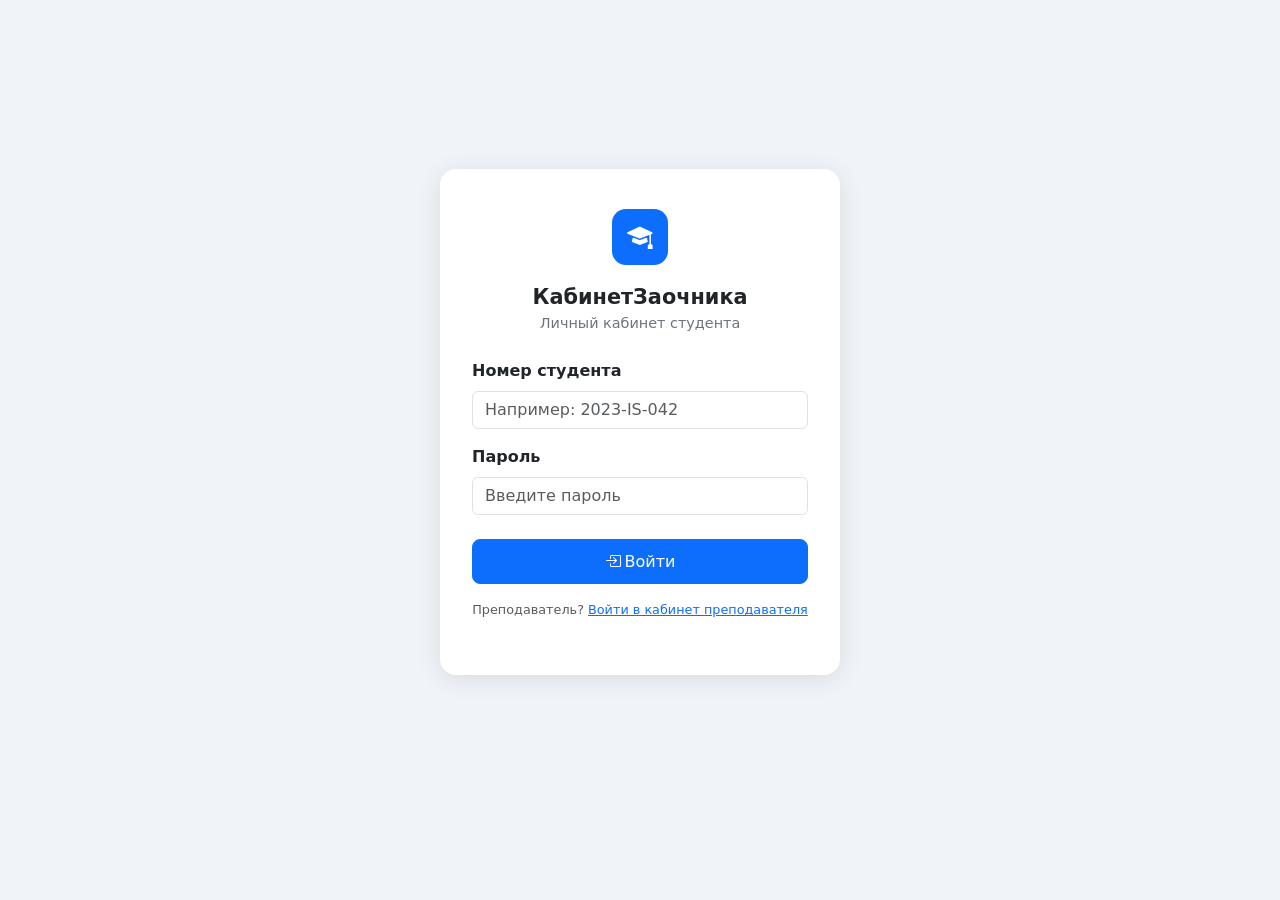
==== static/index.html @ 54f5f869 "feat: add /student route and fix inter-page links to use clean URLs" ====
<!doctype html>
<html lang="ru">
    <head>
        <meta charset="UTF-8" />
        <meta name="viewport" content="width=device-width, initial-scale=1.0" />
        <title>Кабинет студента</title>
        <link rel="manifest" href="/static/manifest.json">
        <link rel="apple-touch-icon" href="/static/icons/android-chrome-192x192.png">
        <meta name="theme-color" content="#0d6efd">
        <meta name="apple-mobile-web-app-capable" content="yes">
        <meta name="apple-mobile-web-app-status-bar-style" content="default">
        <meta name="apple-mobile-web-app-title" content="Кабинет">
        <link href="https://cdn.jsdelivr.net/npm/bootstrap@5.3.2/dist/css/bootstrap.min.css" rel="stylesheet" />
        <link rel="stylesheet" href="https://cdn.jsdelivr.net/npm/bootstrap-icons@1.11.3/font/bootstrap-icons.min.css" />
        <style>
            :root {
                --brand: #0d6efd;
                --brand-dark: #0a58ca;
            }
            body { background: #f0f4f8; min-height: 100vh; }

            /* Navbar */
            .app-navbar {
                background: var(--brand);
                padding: 0 1rem;
                height: 56px;
                display: flex;
                align-items: center;
                justify-content: space-between;
                box-shadow: 0 2px 8px rgba(0,0,0,.15);
            }
            .app-navbar .brand {
                color: #fff;
                font-weight: 700;
                font-size: 1.1rem;
                text-decoration: none;
                display: flex;
                align-items: center;
                gap: 8px;
            }
            .app-navbar .brand i { font-size: 1.3rem; }
            .app-navbar .nav-actions { display: flex; gap: 8px; align-items: center; }

            /* Login */
            .login-wrapper {
                min-height: calc(100vh - 56px);
                display: flex;
                align-items: center;
                justify-content: center;
                padding: 2rem 1rem;
            }
            .login-card {
                background: #fff;
                border-radius: 16px;
                box-shadow: 0 4px 24px rgba(0,0,0,.10);
                padding: 2.5rem 2rem;
                width: 100%;
                max-width: 400px;
            }
            .login-card .login-icon {
                width: 56px; height: 56px;
                background: var(--brand);
                border-radius: 14px;
                display: flex; align-items: center; justify-content: center;
                margin: 0 auto 1.25rem;
            }
            .login-card .login-icon i { color: #fff; font-size: 1.6rem; }
            .login-card h2 { text-align: center; font-size: 1.3rem; font-weight: 700; margin-bottom: .25rem; }
            .login-card .login-sub { text-align: center; color: #6c757d; font-size: .9rem; margin-bottom: 1.5rem; }

            /* Status badges */
            .status-badge {
                font-size: 0.8em;
                padding: 0.2em 0.55em;
                border-radius: 0.25rem;
                margin-left: 6px;
                vertical-align: middle;
                font-weight: 500;
            }
            .status-submitted  { background: #e9ecef; color: #495057; }
            .status-in_review  { background: #fff3cd; color: #856404; }
            .status-approved   { background: #d1e7dd; color: #0a3622; }
            .status-rejected   { background: #f8d7da; color: #58151c; }

            /* Cards */
            .assignment-card {
                border: none;
                border-radius: 12px;
                box-shadow: 0 1px 6px rgba(0,0,0,.07);
                margin-bottom: 1rem;
                transition: box-shadow .15s;
            }
            .assignment-card:hover { box-shadow: 0 3px 12px rgba(0,0,0,.12); }
            .assignment-card .subject-label {
                font-size: .8rem;
                font-weight: 600;
                letter-spacing: .04em;
                text-transform: uppercase;
                color: var(--brand);
                margin-bottom: 2px;
            }
            .assignment-card .teacher-label { color: #6c757d; font-size: .85rem; margin-bottom: .5rem; }

            .review-block {
                background: #fff5f5;
                border-left: 3px solid #dc3545;
                padding: 0.6rem 0.75rem;
                margin-top: 0.75rem;
                font-size: 0.9em;
                border-radius: 0 6px 6px 0;
            }

            /* Quick-links */
            .quick-links .btn {
                border-radius: 8px;
                font-size: .85rem;
                padding: .4rem .75rem;
            }

            /* Table */
            .table { border-radius: 10px; overflow: hidden; }
            .section-title {
                font-size: 1rem;
                font-weight: 700;
                text-transform: uppercase;
                letter-spacing: .06em;
                color: #495057;
                margin: 2rem 0 1rem;
            }

            /* Toast */
            .toast-container { z-index: 9999; }
        </style>
    </head>
    <body>

        <!-- Navbar (hidden until logged in) -->
        <nav class="app-navbar" id="app-navbar" style="display:none">
            <a href="#" class="brand">
                <i class="bi bi-mortarboard-fill"></i>
                КабинетЗаочника
            </a>
            <div class="nav-actions">
                <button class="btn btn-sm btn-light" data-bs-toggle="modal" data-bs-target="#changePasswordModal">
                    <i class="bi bi-key me-1"></i>Пароль
                </button>
                <button id="logout-btn" class="btn btn-sm btn-outline-light">
                    <i class="bi bi-box-arrow-right me-1"></i>Выйти
                </button>
            </div>
        </nav>

        <!-- Login -->
        <div id="login-section" class="login-wrapper">
            <div class="login-card">
                <div class="login-icon"><i class="bi bi-mortarboard-fill"></i></div>
                <h2>КабинетЗаочника</h2>
                <p class="login-sub">Личный кабинет студента</p>
                <div id="login-error" class="alert alert-danger d-none py-2"></div>
                <form id="login-form">
                    <div class="mb-3">
                        <label class="form-label fw-semibold">Номер студента</label>
                        <input type="text" id="student-id" class="form-control" placeholder="Например: 2023-IS-042" required />
                    </div>
                    <div class="mb-4">
                        <label class="form-label fw-semibold">Пароль</label>
                        <input type="password" id="password" class="form-control" placeholder="Введите пароль" required />
                    </div>
                    <button type="submit" class="btn btn-primary w-100" style="border-radius:8px;padding:.6rem">
                        <i class="bi bi-box-arrow-in-right me-1"></i>Войти
                    </button>
                </form>
                <p class="text-center text-muted mt-3" style="font-size:.8rem">
                    Преподаватель? <a href="/teacher">Войти в кабинет преподавателя</a>
                </p>
            </div>
        </div>

        <!-- Main -->
        <div id="main-section" style="display:none">
            <div class="container py-4">
                <div class="d-flex align-items-center gap-2 mb-1">
                    <span class="text-muted" style="font-size:.9rem"><i class="bi bi-person-circle me-1"></i><span id="student-name"></span></span>
                </div>

                <!-- Quick links -->
                <div class="quick-links d-flex flex-wrap gap-2 mb-4">
                    <a href="https://www.politex.mogilev.by/zaochnik/raspisanie-zanyatiy-818" class="btn btn-outline-primary btn-sm" target="_blank" rel="noopener">
                        <i class="bi bi-calendar2-week me-1"></i>Расписание
                    </a>
                    <a href="https://www.politex.mogilev.by/zaochnik/uchebnye-materialy-282" class="btn btn-outline-warning btn-sm" target="_blank" rel="noopener">
                        <i class="bi bi-book me-1"></i>Материалы
                    </a>
                    <a href="https://www.politex.mogilev.by/uchebnye-grafiki-126" class="btn btn-outline-success btn-sm" target="_blank" rel="noopener">
                        <i class="bi bi-graph-up me-1"></i>Учебные графики
                    </a>
                    <a href="https://www.politex.mogilev.by/zaochnik/raspisanie-konsultaciy-2099" class="btn btn-outline-info btn-sm" target="_blank" rel="noopener">
                        <i class="bi bi-person-video3 me-1"></i>Консультации
                    </a>
                    <a href="https://www.politex.mogilev.by/node/2026" class="btn btn-outline-danger btn-sm" target="_blank" rel="noopener">
                        <i class="bi bi-cash-coin me-1"></i>Оплата
                    </a>
                    <a href="https://www.politex.mogilev.by/" class="btn btn-outline-secondary btn-sm" target="_blank" rel="noopener">
                        <i class="bi bi-house-door me-1"></i>Сайт колледжа
                    </a>
                </div>

                <p class="section-title"><i class="bi bi-journal-text me-2"></i>Задания</p>
                <div id="assignments"></div>

                <p class="section-title"><i class="bi bi-bar-chart-line me-2"></i>Успеваемость</p>
                <div class="table-responsive">
                    <table class="table table-bordered table-hover bg-white">
                        <thead class="table-light">
                            <tr>
                                <th>Предмет</th>
                                <th>Оценка</th>
                                <th>Статус</th>
                                <th>Дата</th>
                            </tr>
                        </thead>
                        <tbody id="grades"></tbody>
                    </table>
                </div>
            </div>
        </div>

        <!-- Toast -->
        <div class="toast-container position-fixed bottom-0 end-0 p-3">
            <div id="app-toast" class="toast align-items-center border-0" role="alert">
                <div class="d-flex">
                    <div class="toast-body" id="app-toast-body"></div>
                    <button type="button" class="btn-close btn-close-white me-2 m-auto" data-bs-dismiss="toast"></button>
                </div>
            </div>
        </div>

        <!-- Модальное окно: смена пароля -->
        <div class="modal fade" id="changePasswordModal" tabindex="-1">
            <div class="modal-dialog">
                <div class="modal-content">
                    <div class="modal-header">
                        <h5 class="modal-title">Сменить пароль</h5>
                        <button type="button" class="btn-close" data-bs-dismiss="modal"></button>
                    </div>
                    <div class="modal-body">
                        <div id="change-password-alert" class="alert d-none"></div>
                        <form id="change-password-form">
                            <div class="mb-3">
                                <label class="form-label">Текущий пароль</label>
                                <input type="password" id="cp-old" class="form-control" required>
                            </div>
                            <div class="mb-3">
                                <label class="form-label">Новый пароль</label>
                                <input type="password" id="cp-new" class="form-control" minlength="8" required>
                                <div class="form-text">Минимум 8 символов</div>
                            </div>
                            <div class="mb-3">
                                <label class="form-label">Повторите новый пароль</label>
                                <input type="password" id="cp-confirm" class="form-control" required>
                            </div>
                        </form>
                    </div>
                    <div class="modal-footer">
                        <button type="button" class="btn btn-secondary" data-bs-dismiss="modal">Отмена</button>
                        <button type="button" class="btn btn-primary" id="cp-submit-btn">Сохранить</button>
                    </div>
                </div>
            </div>
        </div>

        <script src="https://cdn.jsdelivr.net/npm/bootstrap@5.3.2/dist/js/bootstrap.bundle.min.js"></script>
        <script>
            if ('serviceWorker' in navigator) {
                navigator.serviceWorker.register('/sw.js');
            }

            async function updateBadge() {
                const token = localStorage.getItem('student_token');
                if (!token) return;
                try {
                    const res = await fetch('/api/badge', { headers: { 'Authorization': `Bearer ${token}` } });
                    if (!res.ok) return;
                    const { count } = await res.json();
                    if ('setAppBadge' in navigator) {
                        count > 0 ? navigator.setAppBadge(count) : navigator.clearAppBadge();
                    }
                    document.title = count > 0 ? `(${count}) Кабинет студента` : 'Кабинет студента';
                } catch {}
            }
            setInterval(updateBadge, 60000);

            function showToast(msg, type = 'success') {
                const el = document.getElementById('app-toast');
                el.className = `toast align-items-center text-bg-${type} border-0`;
                document.getElementById('app-toast-body').textContent = msg;
                bootstrap.Toast.getOrCreateInstance(el, { delay: 3500 }).show();
            }

            function deadlineBadge(deadlineStr) {
                if (!deadlineStr) return '<span class="badge bg-secondary">Без дедлайна</span>';
                const now = new Date(); now.setHours(0,0,0,0);
                const due = new Date(deadlineStr);
                const days = Math.round((due - now) / 86400000);
                if (days < 0) return `<span class="badge bg-danger">Просрочено (${due.toLocaleDateString('ru-RU')})</span>`;
                if (days <= 7) return `<span class="badge bg-warning text-dark">Дедлайн: ${due.toLocaleDateString('ru-RU')} (${days} дн.)</span>`;
                return `<span class="badge bg-success">Дедлайн: ${due.toLocaleDateString('ru-RU')}</span>`;
            }

            function getAuthHeaders() {
                const token = localStorage.getItem('student_token');
                return token ? { Authorization: `Bearer ${token}` } : {};
            }

            function showLogin() {
                document.getElementById('app-navbar').style.display = 'none';
                document.getElementById('login-section').style.display = 'flex';
                document.getElementById('main-section').style.display = 'none';
            }
            function showMain() {
                document.getElementById('app-navbar').style.display = 'flex';
                document.getElementById('login-section').style.display = 'none';
                document.getElementById('main-section').style.display = 'block';
            }

            window.addEventListener('load', () => {
                const token = localStorage.getItem('student_token');
                const name = localStorage.getItem('student_name');
                if (token && name) {
                    document.getElementById('student-name').textContent = name;
                    loadAssignments();
                    loadGrades();
                    showMain();
                    updateBadge();
                } else {
                    showLogin();
                }
            });

            document.getElementById('login-form').addEventListener('submit', async (e) => {
                e.preventDefault();
                const btn = e.target.querySelector('button[type=submit]');
                btn.disabled = true;
                const errEl = document.getElementById('login-error');
                errEl.classList.add('d-none');
                const studentId = document.getElementById('student-id').value.trim();
                const password = document.getElementById('password').value.trim();
                try {
                    const res = await fetch('/api/login', {
                        method: 'POST',
                        headers: { 'Content-Type': 'application/x-www-form-urlencoded' },
                        body: `student_id=${encodeURIComponent(studentId)}&password=${encodeURIComponent(password)}`
                    });
                    if (!res.ok) throw new Error('Неверный номер студента или пароль');
                    const data = await res.json();
                    const fullName = `${data.user.last_name} ${data.user.first_name}${data.user.patronymic ? ' ' + data.user.patronymic : ''}`;
                    localStorage.setItem('student_token', data.token);
                    localStorage.setItem('student_name', fullName);
                    document.getElementById('student-name').textContent = fullName;
                    loadAssignments();
                    loadGrades();
                    showMain();
                    updateBadge();
                } catch (err) {
                    errEl.textContent = err.message;
                    errEl.classList.remove('d-none');
                } finally {
                    btn.disabled = false;
                }
            });

            document.getElementById('logout-btn').addEventListener('click', () => {
                localStorage.removeItem('student_token');
                localStorage.removeItem('student_name');
                showLogin();
            });

            function handleAuthError() {
                showToast('Сессия истекла — войдите снова', 'warning');
                localStorage.removeItem('student_token');
                localStorage.removeItem('student_name');
                showLogin();
            }

            async function loadAssignments() {
                try {
                    const res = await fetch('/api/assignments/me', { headers: getAuthHeaders() });
                    if (res.status === 401 || res.status === 403) { handleAuthError(); return; }
                    if (!res.ok) throw new Error('Ошибка загрузки');
                    const assignments = await res.json();
                    const cont = document.getElementById('assignments');
                    cont.innerHTML = '';

                    if (assignments.length === 0) {
                        cont.innerHTML = '<p class="text-muted">Нет активных заданий</p>';
                        return;
                    }

                    for (const a of assignments) {
                        const deadline = deadlineBadge(a.deadline);
                        const submittedAt = a.submitted_at ? new Date(a.submitted_at).toLocaleDateString('ru-RU') : null;
                        const dateStr = submittedAt ? ` (${submittedAt})` : '';

                        const classMap = { submitted: 'status-submitted', in_review: 'status-in_review', approved: 'status-approved', rejected: 'status-rejected', resubmitted: 'status-rejected' };
                        let statusBadge = '';
                        if (a.status_label && a.status_label !== '—') {
                            statusBadge = `<span class="status-badge ${classMap[a.status] || 'status-submitted'}">${a.status_label}${dateStr}</span>`;
                        } else {
                            statusBadge = `<span class="status-badge status-submitted">Не отправлено</span>`;
                        }

                        let reviewBlock = '';
                        if ((a.status === 'rejected' || a.status === 'resubmitted') && a.review) {
                            reviewBlock = `<div class="review-block"><strong>Рецензия:</strong> ${a.review}</div>`;
                        }

                        let feedbackBlock = '';
                        if (a.has_teacher_feedback) {
                            feedbackBlock = `<button class="btn btn-sm btn-outline-info mt-2 download-feedback" data-submission-id="${a.submission_id}"><i class="bi bi-paperclip me-1"></i>Скачать комментарий преподавателя</button>`;
                        }

                        let actionBlock = '';
                        if (a.final_grade_blocked) {
                            const statusText = a.final_grade_status ? `Оценка выставлена: ${a.final_grade_status}.` : 'Оценка по предмету уже выставлена.';
                            actionBlock = `<p class="text-muted mb-0 mt-2" style="font-size:.875rem">${statusText} Повторная сдача недоступна.</p>`;
                        } else if (a.status === 'approved') {
                            // nothing
                        } else if (a.status === 'in_review') {
                            actionBlock = '<p class="text-muted mb-0 mt-2" style="font-size:.875rem"><i class="bi bi-hourglass-split me-1"></i>Работа проверяется преподавателем</p>';
                        } else {
                            actionBlock = `
                                <form class="submit-form mt-2" data-assignment-id="${a.id}">
                                    <input type="file" class="d-none file-input" multiple>
                                    <div class="file-list mb-2"></div>
                                    <div class="d-flex align-items-center gap-2 flex-wrap">
                                        <button type="button" class="btn btn-outline-secondary btn-sm add-files-btn">
                                            <i class="bi bi-paperclip me-1"></i>Добавить файлы
                                        </button>
                                        <span class="file-count text-muted" style="font-size:.85rem">0 / 10 файлов</span>
                                        <button type="submit" class="btn btn-primary btn-sm">
                                            <i class="bi bi-cloud-upload me-1"></i>Отправить
                                        </button>
                                    </div>
                                </form>`;
                        }

                        const el = document.createElement('div');
                        el.className = 'assignment-card card';
                        el.innerHTML = `
                            <div class="card-body">
                                <div class="subject-label">${a.subject}</div>
                                <div class="teacher-label"><i class="bi bi-person me-1"></i>${a.teachers}</div>
                                <h6 class="mb-1">${a.title} ${statusBadge}</h6>
                                <p class="text-muted mb-2" style="font-size:.9rem">${a.description}</p>
                                <div class="mb-1">${deadline}</div>
                                ${reviewBlock}
                                ${feedbackBlock}
                                ${actionBlock}
                            </div>`;
                        cont.appendChild(el);
                    }

                    const MAX_FILES = 10;
                    const formFileMaps = new Map();

                    function renderFileList(form, files) {
                        const list = form.querySelector('.file-list');
                        const counter = form.querySelector('.file-count');
                        counter.textContent = `${files.length} / ${MAX_FILES} файлов`;
                        if (!files.length) { list.innerHTML = ''; return; }
                        list.innerHTML = files.map((f, i) => `
                            <div class="d-flex align-items-center gap-2 mb-1" style="font-size:.85rem">
                                <i class="bi bi-file-earmark me-1 text-secondary"></i>
                                <span class="text-truncate" style="max-width:240px" title="${f.name}">${f.name}</span>
                                <span class="text-muted">(${(f.size/1024).toFixed(0)} КБ)</span>
                                <button type="button" class="btn-close btn-sm remove-file-btn" style="font-size:.65rem" data-idx="${i}"></button>
                            </div>`).join('');
                        list.querySelectorAll('.remove-file-btn').forEach(btn => {
                            btn.addEventListener('click', () => {
                                const assignmentId = form.dataset.assignmentId;
                                const arr = formFileMaps.get(assignmentId) || [];
                                arr.splice(parseInt(btn.dataset.idx), 1);
                                formFileMaps.set(assignmentId, arr);
                                renderFileList(form, arr);
                            });
                        });
                    }

                    document.querySelectorAll('.submit-form').forEach(form => {
                        const assignmentId = form.dataset.assignmentId;
                        formFileMaps.set(assignmentId, []);
                        const fileInput = form.querySelector('.file-input');

                        form.querySelector('.add-files-btn').addEventListener('click', () => fileInput.click());

                        fileInput.addEventListener('change', () => {
                            const existing = formFileMaps.get(assignmentId) || [];
                            for (const f of fileInput.files) {
                                const idx = existing.findIndex(e => e.name === f.name);
                                if (idx !== -1) existing[idx] = f;
                                else if (existing.length < MAX_FILES) existing.push(f);
                                else { showToast(`Максимум ${MAX_FILES} файлов`, 'warning'); break; }
                            }
                            formFileMaps.set(assignmentId, existing);
                            renderFileList(form, existing);
                            fileInput.value = '';
                        });

                        form.addEventListener('submit', async (e) => {
                            e.preventDefault();
                            const btn = e.target.querySelector('button[type=submit]');
                            const files = formFileMaps.get(assignmentId) || [];
                            if (!files.length) { showToast('Выберите файлы для отправки', 'warning'); return; }
                            btn.disabled = true;
                            const formData = new FormData();
                            files.forEach(f => formData.append('files', f));
                            try {
                                const res = await fetch(`/api/submit/${assignmentId}`, { method: 'POST', headers: getAuthHeaders(), body: formData });
                                if (res.status === 401 || res.status === 403) { handleAuthError(); return; }
                                if (res.ok) {
                                    showToast('Работа успешно отправлена!');
                                    loadAssignments();
                                } else {
                                    const err = await res.json().catch(() => ({ detail: 'Неизвестная ошибка' }));
                                    showToast('Ошибка: ' + (err.detail || ''), 'danger');
                                }
                            } catch {
                                showToast('Не удалось отправить работу. Проверьте соединение.', 'danger');
                            } finally {
                                btn.disabled = false;
                            }
                        });
                    });

                    document.querySelectorAll('.download-feedback').forEach(btn => {
                        btn.addEventListener('click', async (e) => {
                            const submissionId = e.target.closest('[data-submission-id]').dataset.submissionId;
                            try {
                                const res = await fetch(`/api/download/feedback/${submissionId}`, { headers: getAuthHeaders() });
                                if (!res.ok) throw new Error('Файл не найден');
                                const blob = await res.blob();
                                const url = window.URL.createObjectURL(blob);
                                const a = document.createElement('a');
                                a.href = url; a.download = 'комментарий_преподавателя.' + (blob.type.split('/')[1] || 'bin');
                                document.body.appendChild(a); a.click();
                                window.URL.revokeObjectURL(url); a.remove();
                            } catch (err) {
                                showToast('Не удалось скачать файл: ' + err.message, 'danger');
                            }
                        });
                    });
                } catch (err) {
                    console.error('Ошибка при загрузке заданий:', err);
                }
            }

            async function loadGrades() {
                try {
                    const res = await fetch('/api/grades/me', { headers: getAuthHeaders() });
                    if (res.status === 401 || res.status === 403) { handleAuthError(); return; }
                    if (!res.ok) throw new Error('Ошибка загрузки');
                    const grades = await res.json();
                    const tbody = document.getElementById('grades');
                    tbody.innerHTML = '';
                    if (grades.length === 0) {
                        tbody.innerHTML = '<tr><td colspan="4" class="text-muted text-center">Нет данных</td></tr>';
                        return;
                    }
                    grades.forEach(g => {
                        const tr = document.createElement('tr');
                        tr.innerHTML = `<td>${g.subject}</td><td>${g.grade || '–'}</td><td>${g.status || '–'}</td><td>${g.graded_at || '—'}</td>`;
                        tbody.appendChild(tr);
                    });
                } catch (err) {
                    console.warn('Не удалось загрузить успеваемость:', err.message);
                }
            }

            document.getElementById('cp-submit-btn').addEventListener('click', async () => {
                const alertEl = document.getElementById('change-password-alert');
                const oldPwd = document.getElementById('cp-old').value;
                const newPwd = document.getElementById('cp-new').value;
                const confirm = document.getElementById('cp-confirm').value;
                alertEl.className = 'alert d-none';
                if (newPwd !== confirm) {
                    alertEl.className = 'alert alert-danger'; alertEl.textContent = 'Новые пароли не совпадают'; return;
                }
                if (newPwd.length < 8) {
                    alertEl.className = 'alert alert-danger'; alertEl.textContent = 'Пароль должен содержать минимум 8 символов'; return;
                }
                const token = localStorage.getItem('student_token');
                const res = await fetch('/api/change-password', {
                    method: 'POST',
                    headers: { 'Authorization': `Bearer ${token}`, 'Content-Type': 'application/x-www-form-urlencoded' },
                    body: new URLSearchParams({ old_password: oldPwd, new_password: newPwd })
                });
                if (res.ok) {
                    alertEl.className = 'alert alert-success'; alertEl.textContent = 'Пароль успешно изменён';
                    document.getElementById('change-password-form').reset();
                } else {
                    const err = await res.json();
                    alertEl.className = 'alert alert-danger'; alertEl.textContent = err.detail || 'Ошибка при смене пароля';
                }
            });

            document.getElementById('changePasswordModal').addEventListener('hidden.bs.modal', () => {
                document.getElementById('change-password-form').reset();
                document.getElementById('change-password-alert').className = 'alert d-none';
            });
        </script>
    </body>
</html>
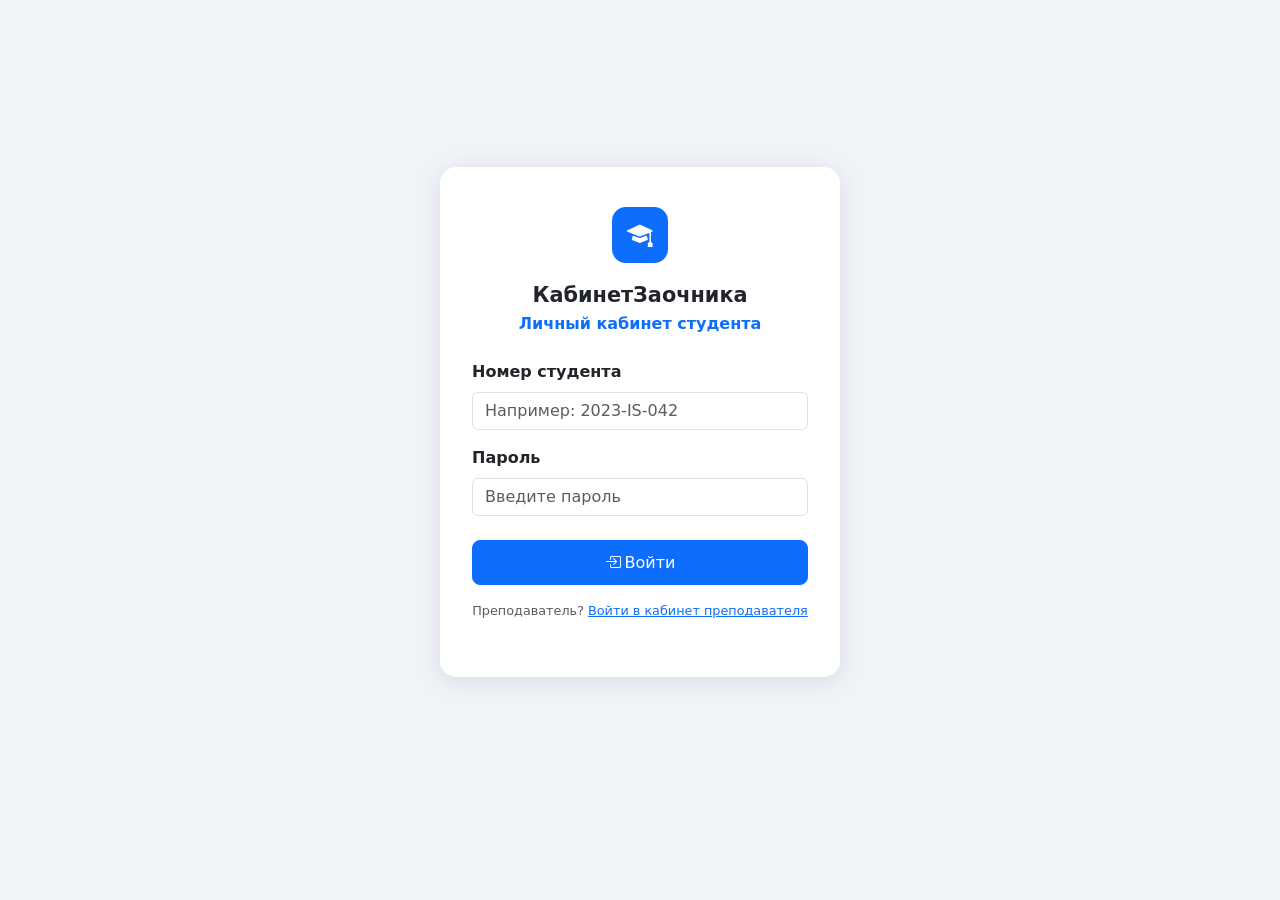
==== commit 91c9fd1c: "feat: add role badge in navbar and highlight role subtitle on login screens Each page now shows a pi" ====
--- a/static/index.html
+++ b/static/index.html
@@ -39,6 +39,7 @@
                 gap: 8px;
             }
             .app-navbar .brand i { font-size: 1.3rem; }
+            .app-navbar .role-badge { background: rgba(255,255,255,.2); color: #fff; font-size: .7rem; font-weight: 700; padding: 2px 9px; border-radius: 20px; letter-spacing: .06em; text-transform: uppercase; }
             .app-navbar .nav-actions { display: flex; gap: 8px; align-items: center; }
 
             /* Login */
@@ -66,7 +67,7 @@
             }
             .login-card .login-icon i { color: #fff; font-size: 1.6rem; }
             .login-card h2 { text-align: center; font-size: 1.3rem; font-weight: 700; margin-bottom: .25rem; }
-            .login-card .login-sub { text-align: center; color: #6c757d; font-size: .9rem; margin-bottom: 1.5rem; }
+            .login-card .login-sub { text-align: center; color: var(--brand); font-size: 1rem; font-weight: 600; margin-bottom: 1.5rem; }
 
             /* Status badges */
             .status-badge {
@@ -139,6 +140,7 @@
             <a href="#" class="brand">
                 <i class="bi bi-mortarboard-fill"></i>
                 КабинетЗаочника
+                <span class="role-badge">Студент</span>
             </a>
             <div class="nav-actions">
                 <button class="btn btn-sm btn-light" data-bs-toggle="modal" data-bs-target="#changePasswordModal">
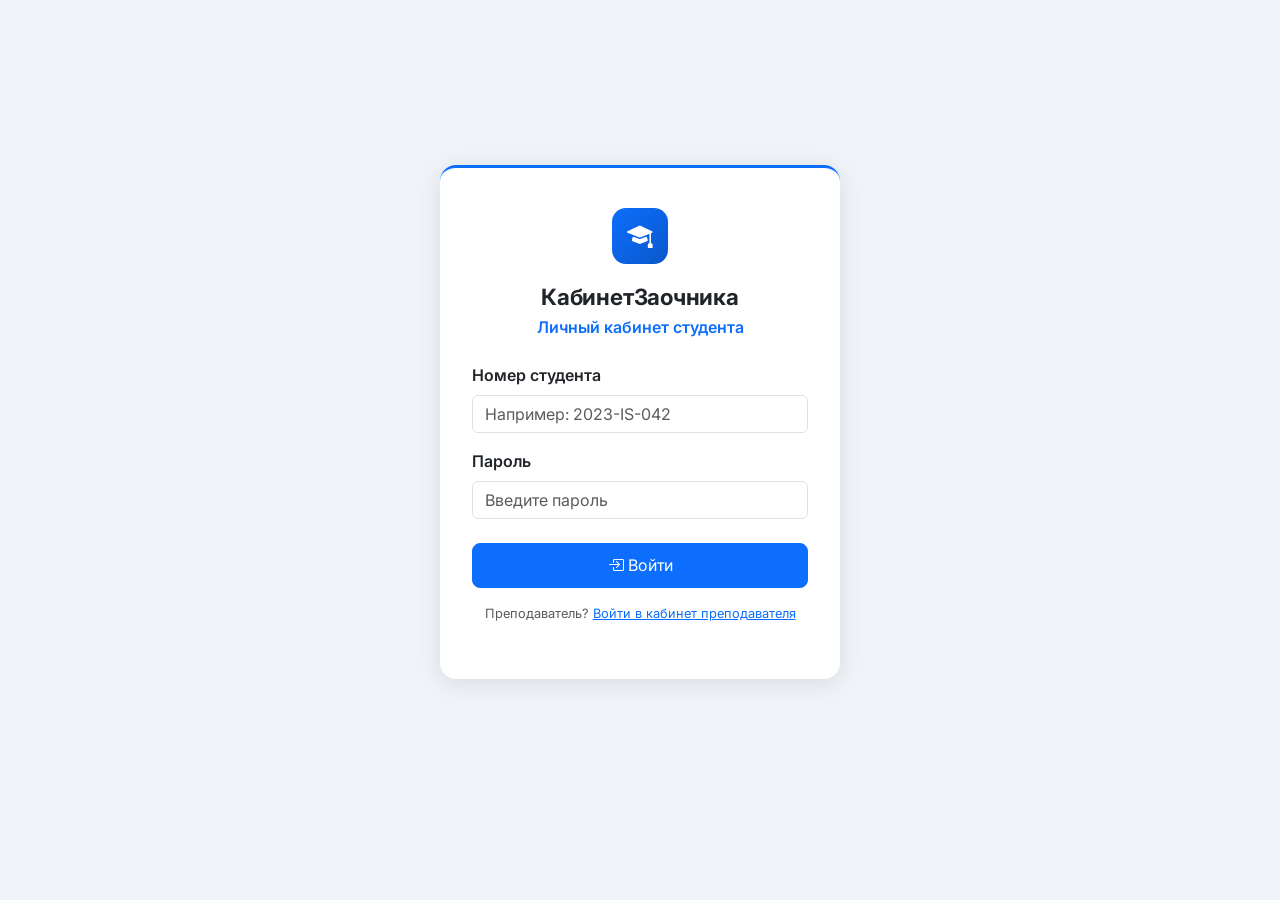
==== commit a90fdb39: "design: add Inter font and modernize navbar + login card - Connect Inter font (wght 400/500/600/700)" ====
--- a/static/index.html
+++ b/static/index.html
@@ -10,6 +10,7 @@
         <meta name="apple-mobile-web-app-capable" content="yes">
         <meta name="apple-mobile-web-app-status-bar-style" content="default">
         <meta name="apple-mobile-web-app-title" content="Кабинет">
+        <link href="https://fonts.googleapis.com/css2?family=Inter:wght@400;500;600;700&display=swap" rel="stylesheet">
         <link href="https://cdn.jsdelivr.net/npm/bootstrap@5.3.2/dist/css/bootstrap.min.css" rel="stylesheet" />
         <link rel="stylesheet" href="https://cdn.jsdelivr.net/npm/bootstrap-icons@1.11.3/font/bootstrap-icons.min.css" />
         <style>
@@ -17,17 +18,17 @@
                 --brand: #0d6efd;
                 --brand-dark: #0a58ca;
             }
-            body { background: #f0f4f8; min-height: 100vh; }
+            body { background: #f0f4f8; min-height: 100vh; font-family: 'Inter', system-ui, -apple-system, sans-serif; }
 
             /* Navbar */
             .app-navbar {
-                background: var(--brand);
+                background: linear-gradient(135deg, var(--brand), var(--brand-dark));
                 padding: 0 1rem;
                 height: 56px;
                 display: flex;
                 align-items: center;
                 justify-content: space-between;
-                box-shadow: 0 2px 8px rgba(0,0,0,.15);
+                box-shadow: 0 2px 12px rgba(13, 110, 253, .35);
             }
             .app-navbar .brand {
                 color: #fff;
@@ -57,16 +58,17 @@
                 padding: 2.5rem 2rem;
                 width: 100%;
                 max-width: 400px;
+                border-top: 3px solid var(--brand);
             }
             .login-card .login-icon {
                 width: 56px; height: 56px;
-                background: var(--brand);
+                background: linear-gradient(135deg, var(--brand), var(--brand-dark));
                 border-radius: 14px;
                 display: flex; align-items: center; justify-content: center;
                 margin: 0 auto 1.25rem;
             }
             .login-card .login-icon i { color: #fff; font-size: 1.6rem; }
-            .login-card h2 { text-align: center; font-size: 1.3rem; font-weight: 700; margin-bottom: .25rem; }
+            .login-card h2 { text-align: center; font-size: 1.4rem; font-weight: 700; margin-bottom: .25rem; letter-spacing: -0.01em; }
             .login-card .login-sub { text-align: center; color: var(--brand); font-size: 1rem; font-weight: 600; margin-bottom: 1.5rem; }
 
             /* Status badges */
@@ -144,10 +146,10 @@
             </a>
             <div class="nav-actions">
                 <button class="btn btn-sm btn-light" data-bs-toggle="modal" data-bs-target="#changePasswordModal">
-                    <i class="bi bi-key me-1"></i>Пароль
+                    <i class="bi bi-key"></i><span class="d-none d-sm-inline ms-1">Пароль</span>
                 </button>
                 <button id="logout-btn" class="btn btn-sm btn-outline-light">
-                    <i class="bi bi-box-arrow-right me-1"></i>Выйти
+                    <i class="bi bi-box-arrow-right"></i><span class="d-none d-sm-inline ms-1">Выйти</span>
                 </button>
             </div>
         </nav>
@@ -212,13 +214,13 @@
 
                 <p class="section-title"><i class="bi bi-bar-chart-line me-2"></i>Успеваемость</p>
                 <div class="table-responsive">
-                    <table class="table table-bordered table-hover bg-white">
+                    <table class="table table-bordered table-hover table-sm bg-white">
                         <thead class="table-light">
                             <tr>
                                 <th>Предмет</th>
                                 <th>Оценка</th>
                                 <th>Статус</th>
-                                <th>Дата</th>
+                                <th class="d-none d-sm-table-cell">Дата</th>
                             </tr>
                         </thead>
                         <tbody id="grades"></tbody>
@@ -570,7 +572,7 @@
                     }
                     grades.forEach(g => {
                         const tr = document.createElement('tr');
-                        tr.innerHTML = `<td>${g.subject}</td><td>${g.grade || '–'}</td><td>${g.status || '–'}</td><td>${g.graded_at || '—'}</td>`;
+                        tr.innerHTML = `<td>${g.subject}</td><td>${g.grade || '–'}</td><td>${g.status || '–'}</td><td class="d-none d-sm-table-cell">${g.graded_at || '—'}</td>`;
                         tbody.appendChild(tr);
                     });
                 } catch (err) {
